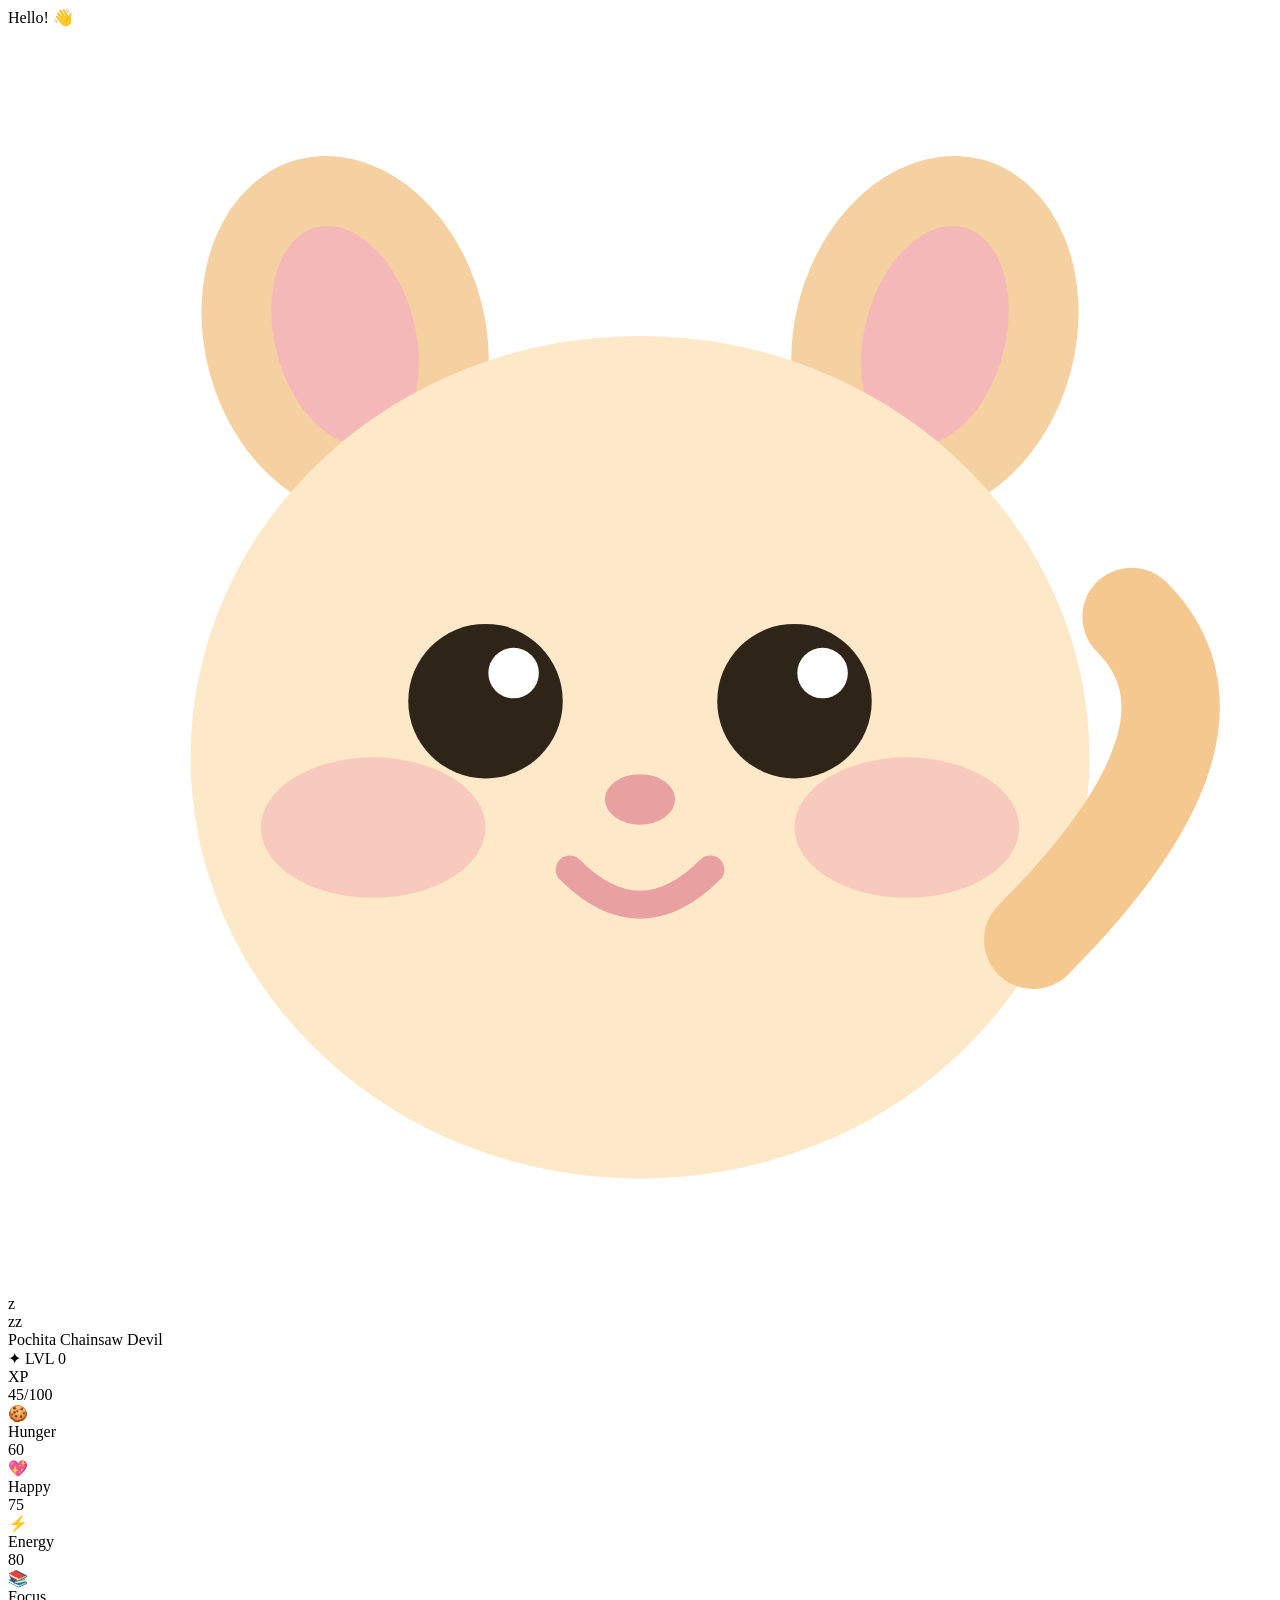
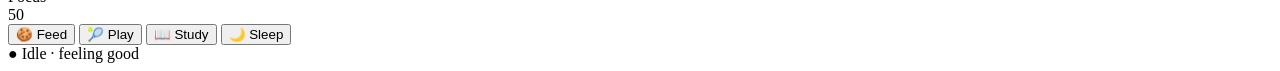
==== index.html @ 6603d8de "ehehe" ====
<!DOCTYPE html>
<html lang="en">
<head>
    <meta charset="UTF-8">
    <!--loads website to the width of device -->
    <meta name="viewport" content="width=device-width, initial-scale=1.0">
    <title> Pochita — Your Study Buddy 🐣</title>
    <link href="https://fonts.googleapis.com/css2?family=Nunito:wght@400;600;700;800&family=Nunito+Sans:wght@300;400&display=swap" rel="stylesheet">
    <link rel="stylesheet" href="styles.css">
</head>
<body>
    <div class="app">
        <div class="left">

        <!-- SCENE -->
        <div class="scene" id="scene">

            <div class="sun"></div>
            <div class="moon"></div>

            <div class="stars">
            <div class="star" style="top:15%;left:12%"></div>
            <div class="star" style="top:25%;left:55%"></div>
            <div class="star" style="top:10%;left:75%"></div>
            <div class="star" style="top:40%;left:30%"></div>
            <div class="star" style="top:30%;left:85%"></div>
            </div>

            <div class="cloud c1"></div>
            <div class="cloud c2"></div>

            <!-- PET -->
            <div class="pet-wrap">
            <div class="bubble" id="bubble">Hello! 👋</div>

            <div class="pet" id="pet" onclick="petTap()">
                <!-- Cute round SVG cat/blob pet -->
                <svg viewBox="0 0 90 90" xmlns="http://www.w3.org/2000/svg">
                <!-- ears -->
                <ellipse cx="24" cy="22" rx="10" ry="13" fill="#f5d0a0" transform="rotate(-15 24 22)"/>
                <ellipse cx="66" cy="22" rx="10" ry="13" fill="#f5d0a0" transform="rotate(15 66 22)"/>
                <ellipse cx="24" cy="22" rx="5" ry="8" fill="#f5b8b8" transform="rotate(-15 24 22)"/>
                <ellipse cx="66" cy="22" rx="5" ry="8" fill="#f5b8b8" transform="rotate(15 66 22)"/>
                <!-- body -->
                <ellipse cx="45" cy="52" rx="32" ry="30" fill="#fde8c8"/>
                <!-- cheeks -->
                <ellipse cx="26" cy="57" rx="8" ry="5" fill="#f5b8b8" opacity="0.6"/>
                <ellipse cx="64" cy="57" rx="8" ry="5" fill="#f5b8b8" opacity="0.6"/>
                <!-- eyes -->
                <g id="eyes-normal">
                    <circle cx="34" cy="48" r="5.5" fill="#2e2418"/>
                    <circle cx="56" cy="48" r="5.5" fill="#2e2418"/>
                    <circle cx="36" cy="46" r="1.8" fill="white"/>
                    <circle cx="58" cy="46" r="1.8" fill="white"/>
                </g>
                <!-- sleep eyes (hidden by default) -->
                <g id="eyes-sleep" display="none">
                    <path d="M29 48 Q34 44 39 48" stroke="#2e2418" stroke-width="2.5" fill="none" stroke-linecap="round"/>
                    <path d="M51 48 Q56 44 61 48" stroke="#2e2418" stroke-width="2.5" fill="none" stroke-linecap="round"/>
                </g>
                <!-- happy eyes (hidden) -->
                <g id="eyes-happy" display="none">
                    <path d="M29 50 Q34 43 39 50" stroke="#2e2418" stroke-width="2.5" fill="none" stroke-linecap="round"/>
                    <path d="M51 50 Q56 43 61 50" stroke="#2e2418" stroke-width="2.5" fill="none" stroke-linecap="round"/>
                </g>
                <!-- nose -->
                <ellipse cx="45" cy="55" rx="2.5" ry="1.8" fill="#e8a0a0"/>
                <!-- mouth -->
                <path id="mouth-normal" d="M40 60 Q45 65 50 60" stroke="#e8a0a0" stroke-width="2" fill="none" stroke-linecap="round"/>
                <path id="mouth-sad" d="M40 63 Q45 59 50 63" stroke="#e8a0a0" stroke-width="2" fill="none" stroke-linecap="round" display="none"/>
                <!-- study glasses -->
                <g id="glasses" display="none" opacity="0.85">
                    <rect x="27" y="43" width="16" height="12" rx="5" fill="none" stroke="#888" stroke-width="1.8"/>
                    <rect x="47" y="43" width="16" height="12" rx="5" fill="none" stroke="#888" stroke-width="1.8"/>
                    <line x1="43" y1="49" x2="47" y2="49" stroke="#888" stroke-width="1.8"/>
                </g>
                <!-- tail -->
                <path d="M73 65 Q88 50 80 42" stroke="#f5c890" stroke-width="7" fill="none" stroke-linecap="round"/>
                </svg>
            </div>
    
            <!-- zzz particles (positioned relative to scene) -->
            <div class="zzz" id="zzz1" style="right:30px;bottom:120px;">z</div>
            <div class="zzz" id="zzz2" style="right:20px;bottom:140px;">zz</div>
            </div>

            <div class="ground"><div class="ground-stripe"></div></div>
        </div>
        </div>
        <div class="right">
            <!-- PANEL -->
            <div class="panel">

                <div class="pet-header">
                <div class="pet-name"> Pochita <span> Chainsaw Devil </span></div>
                <div class="level-badge" id="level-badge">✦ LVL 0</div>
                </div>

                <!-- XP -->
                <div class="xp-row">
                <div class="xp-label">XP</div>
                <div class="xp-track"><div class="xp-fill" id="xp-fill" style="width:45%"></div></div>
                <div class="xp-next" id="xp-text">45/100</div>
                </div>

                <!-- STATS -->
                <div class="stats">
                <div class="stat-row">
                    <div class="stat-icon">🍪</div>
                    <div class="stat-label">Hunger</div>
                    <div class="bar-track"><div class="bar-fill hunger" id="bar-hunger" style="width:60%"></div></div>
                    <div class="stat-val" id="val-hunger">60</div>
                </div>
                <div class="stat-row">
                    <div class="stat-icon">💖</div>
                    <div class="stat-label">Happy</div>
                    <div class="bar-track"><div class="bar-fill happy" id="bar-happy" style="width:75%"></div></div>
                    <div class="stat-val" id="val-happy">75</div>
                </div>
                <div class="stat-row">
                    <div class="stat-icon">⚡</div>
                    <div class="stat-label">Energy</div>
                    <div class="bar-track"><div class="bar-fill energy" id="bar-energy" style="width:80%"></div></div>
                    <div class="stat-val" id="val-energy">80</div>
                </div>
                <div class="stat-row">
                    <div class="stat-icon">📚</div>
                    <div class="stat-label">Focus</div>
                    <div class="bar-track"><div class="bar-fill focus" id="bar-focus" style="width:50%"></div></div>
                    <div class="stat-val" id="val-focus">50</div>
                </div>
                </div>

                <!-- ACTIONS -->
                <div class="actions">
                <button class="action-btn btn-feed"  onclick="doAction('feed')">🍪 Feed</button>
                <button class="action-btn btn-play"  onclick="doAction('play')">🎾 Play</button>
                <button class="action-btn btn-study" onclick="doAction('study')">📖 Study</button>
                <button class="action-btn btn-sleep" onclick="doAction('sleep')">🌙 Sleep</button>
                </div>

                <div class="status-tag" id="status-tag">● Idle · feeling good</div>

            </div>
        </div>
    </div>
    <script src="index.js"></script>
</body>
</html>
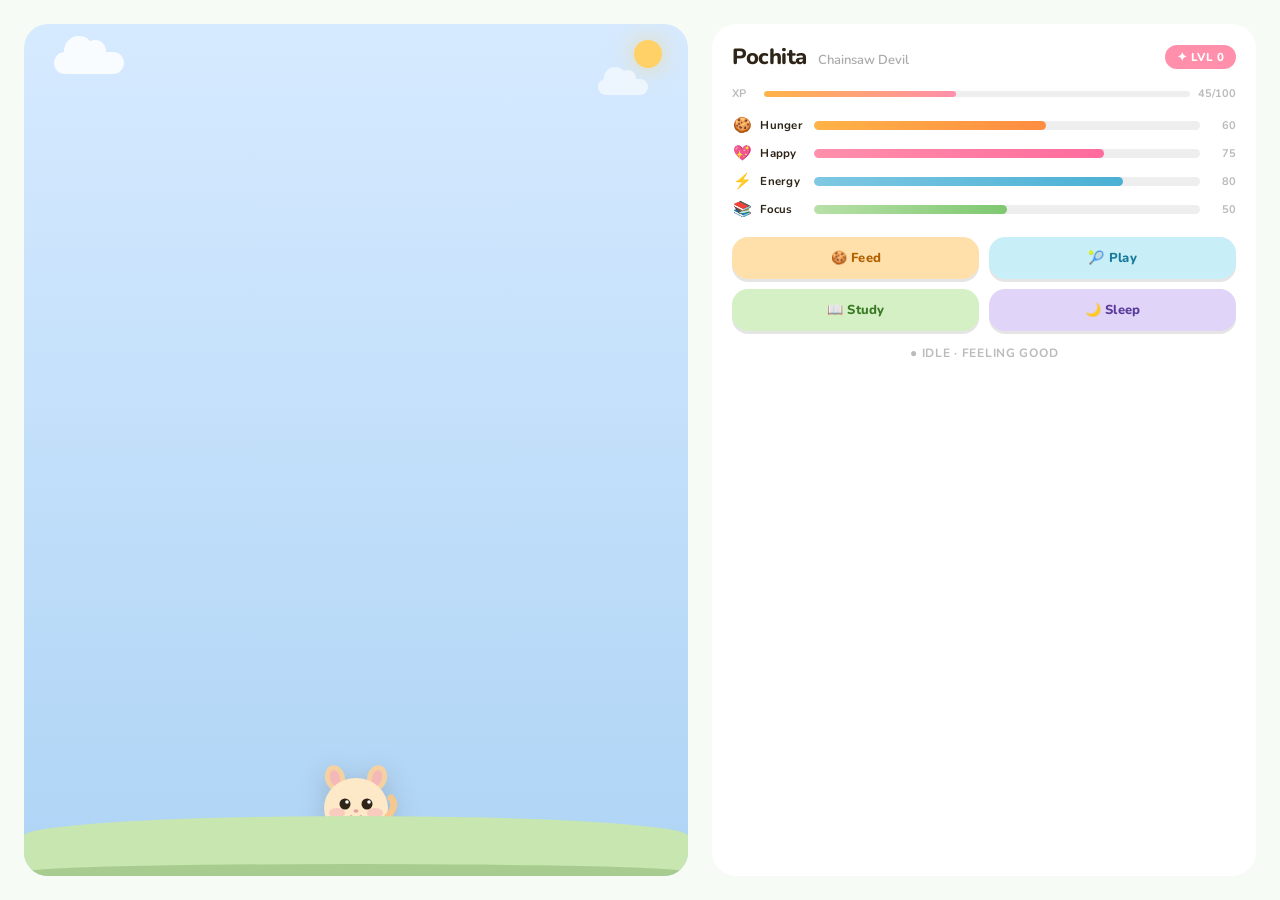
==== commit b0311f14: "style-styles" ====
--- a/index.html
+++ b/index.html
@@ -6,7 +6,7 @@
     <meta name="viewport" content="width=device-width, initial-scale=1.0">
     <title> Pochita — Your Study Buddy 🐣</title>
     <link href="https://fonts.googleapis.com/css2?family=Nunito:wght@400;600;700;800&family=Nunito+Sans:wght@300;400&display=swap" rel="stylesheet">
-    <link rel="stylesheet" href="styles.css">
+    <link rel="stylesheet" href="style.css">
 </head>
 <body>
     <div class="app">
--- a/style.css
+++ b/style.css
@@ -0,0 +1,426 @@
+:root {
+  --sky: #d6eaff;
+  --sky-deep: #aed4f5;
+  --ground: #c8e6b0;
+  --ground-dark: #a8cc90;
+  --cloud: #ffffff;
+  --night: #1a2540;
+  --night2: #2a3a60;
+  --star: #ffe57a;
+  --body-col: #fde8c8;
+  --cheek: #f5b8b8;
+  --eye: #2e2418;
+  --accent: #ff8fab;
+  --btn-feed: #ffb347;
+  --btn-play: #7ec8e3;
+  --btn-study: #b8e0a8;
+  --btn-sleep: #c9b8e8;
+  --ink: #2e2418;
+  --panel: rgba(255,255,255,0.85);
+  --shadow: 0 8px 32px rgba(46,36,24,0.13);
+}
+
+* { margin:0; padding:0; box-sizing:border-box; }
+
+/* Page base */
+body{
+  margin: 0;
+  font-family: 'Nunito', sans-serif;
+  background: #f7fbf6;
+}
+
+/* Two-column app layout */
+.app{
+  min-height: 100vh;
+  display: grid;
+  grid-template-columns: 1.1fr 0.9fr; /* left bigger than right */
+  gap: 24px;
+  padding: 24px;
+  box-sizing: border-box;
+  align-items: stretch;
+}
+
+/* Left and right panels */
+.left, .right{
+  display: flex;
+  align-items: stretch;
+}
+
+/* Make scene fill the left side like an “image” */
+.left .scene{
+  width: 100%;
+  height: 100%;
+  min-height: 520px;
+  border-radius: 24px;
+  overflow: hidden;
+}
+
+/* Make panel fill the right side */
+.right .panel{
+  width: 100%;
+  height: 100%;
+  border-radius: 24px;
+  overflow: auto;
+}
+
+/* Mobile: stack */
+@media (max-width: 900px){
+  .app{
+    grid-template-columns: 1fr;
+  }
+}
+
+/* ── SCENE / SKY ── */
+.scene {
+  width: 100%;
+  height: 100%;
+  background: linear-gradient(180deg, var(--sky) 0%, var(--sky-deep) 100%);
+  position: relative;
+  overflow: hidden;
+  transition: background 1.5s ease;
+}
+
+.scene.night {
+  background: linear-gradient(180deg, var(--night) 0%, var(--night2) 100%);
+}
+
+/* ground */
+.ground {
+  position: absolute;
+  bottom: 0; left: 0; right: 0;
+  height: 60px;
+  background: var(--ground);
+  border-radius: 50% 50% 0 0 / 20px 20px 0 0;
+  transition: background 1.5s;
+}
+.scene.night .ground { background: #3a5030; }
+
+.ground-stripe {
+  position: absolute;
+  bottom: 0; left: 0; right: 0;
+  height: 12px;
+  background: var(--ground-dark);
+  border-radius: 50% 50% 0 0 / 8px 8px 0 0;
+  transition: background 1.5s;
+}
+.scene.night .ground-stripe { background: #2a3c22; }
+
+/* clouds */
+.cloud {
+  position: absolute;
+  background: white;
+  border-radius: 50px;
+  opacity: 0.85;
+}
+.cloud::before, .cloud::after {
+  content: '';
+  position: absolute;
+  background: white;
+  border-radius: 50%;
+}
+.c1 { width:70px; height:22px; top:28px; left:30px; animation: drift 18s linear infinite; }
+.c1::before { width:30px; height:30px; top:-16px; left:10px; }
+.c1::after  { width:22px; height:22px; top:-12px; left:30px; }
+
+.c2 { width:50px; height:16px; top:55px; right:40px; animation: drift 25s linear infinite reverse; opacity:0.6; }
+.c2::before { width:22px; height:22px; top:-12px; left:6px; }
+.c2::after  { width:16px; height:16px; top:-9px; left:22px; }
+
+.scene.night .cloud { display: none; }
+
+@keyframes drift {
+  from { transform: translateX(-120px); }
+  to   { transform: translateX(420px); }
+}
+
+/* stars */
+.stars { position:absolute; inset:0; pointer-events:none; opacity:0; transition: opacity 1.5s; }
+.scene.night .stars { opacity:1; }
+.star {
+  position:absolute;
+  width:3px; height:3px;
+  background: var(--star);
+  border-radius:50%;
+  animation: twinkle 2s ease-in-out infinite;
+}
+.star:nth-child(2) { animation-delay:.4s; }
+.star:nth-child(3) { animation-delay:.8s; }
+.star:nth-child(4) { animation-delay:1.2s; }
+.star:nth-child(5) { animation-delay:1.6s; }
+
+@keyframes twinkle {
+  0%,100% { opacity:1; transform:scale(1); }
+  50% { opacity:0.3; transform:scale(0.6); }
+}
+
+/* moon */
+.moon {
+  position:absolute;
+  top:18px; right:24px;
+  width:32px; height:32px;
+  border-radius:50%;
+  background: var(--star);
+  box-shadow: 0 0 20px rgba(255,229,122,0.5);
+  opacity:0;
+  transition: opacity 1.5s;
+}
+.scene.night .moon { opacity:1; }
+
+/* sun */
+.sun {
+  position:absolute;
+  top:16px; right:26px;
+  width:28px; height:28px;
+  border-radius:50%;
+  background: #FFD166;
+  box-shadow: 0 0 24px rgba(255,209,102,0.6);
+  opacity:1;
+  transition: opacity 1.5s;
+}
+.scene.night .sun { opacity:0; }
+
+/* ── PET ── */
+.pet-wrap {
+  position: absolute;
+  bottom: 30px;
+  left: 50%;
+  transform: translateX(-50%);
+  display: flex;
+  flex-direction: column;
+  align-items: center;
+  cursor: pointer;
+}
+
+.pet {
+  width: 90px;
+  height: 90px;
+  position: relative;
+  animation: bob 2.4s ease-in-out infinite;
+  filter: drop-shadow(0 6px 12px rgba(46,36,24,0.18));
+}
+
+@keyframes bob {
+  0%,100% { transform: translateY(0); }
+  50%      { transform: translateY(-6px); }
+}
+
+.pet.eating { animation: chomp 0.3s ease-in-out infinite alternate; }
+@keyframes chomp { from { transform:scaleY(1); } to { transform:scaleY(0.92) scaleX(1.05); } }
+
+.pet.playing { animation: spin 0.6s linear infinite; }
+@keyframes spin { to { transform: rotate(360deg); } }
+
+.pet.sleeping { animation: snooze 3s ease-in-out infinite; }
+@keyframes snooze { 0%,100% { transform:rotate(-4deg) translateY(2px); } 50% { transform:rotate(4deg) translateY(2px); } }
+
+.pet.studying { animation: nod 1s ease-in-out infinite; }
+@keyframes nod { 0%,100% { transform:translateY(0) rotate(0); } 50% { transform:translateY(-2px) rotate(-5deg); } }
+
+.pet.happy { animation: bounce 0.4s ease-in-out infinite alternate; }
+@keyframes bounce { from { transform:translateY(0) scale(1); } to { transform:translateY(-10px) scale(1.05); } }
+
+/* SVG pet body */
+.pet svg { width:90px; height:90px; }
+
+/* speech bubble */
+.bubble {
+  position: absolute;
+  bottom: 106px;
+  left: 50%;
+  transform: translateX(-50%);
+  background: white;
+  border-radius: 16px;
+  padding: 8px 14px;
+  font-size: 12.5px;
+  font-weight: 700;
+  color: var(--ink);
+  white-space: nowrap;
+  box-shadow: 0 4px 16px rgba(46,36,24,0.12);
+  opacity: 0;
+  pointer-events: none;
+  transition: opacity 0.3s, transform 0.3s;
+  transform: translateX(-50%) translateY(6px);
+  z-index: 5;
+}
+.bubble.show {
+  opacity: 1;
+  transform: translateX(-50%) translateY(0);
+}
+.bubble::after {
+  content: '';
+  position: absolute;
+  top: 100%; left: 50%;
+  transform: translateX(-50%);
+  border: 6px solid transparent;
+  border-top-color: white;
+}
+
+/* zzz particles */
+.zzz {
+  position:absolute;
+  font-size: 14px;
+  font-weight: 800;
+  color: var(--btn-sleep);
+  opacity:0;
+  pointer-events:none;
+}
+.zzz.show { animation: floatZzz 2s ease-out forwards; }
+@keyframes floatZzz {
+  0%   { opacity:1; transform: translate(0,0) scale(1); }
+  100% { opacity:0; transform: translate(20px,-40px) scale(0.5); }
+}
+
+/* hearts */
+.heart-particle {
+  position: absolute;
+  font-size: 16px;
+  opacity:0;
+  pointer-events:none;
+  animation: heartFloat 1s ease-out forwards;
+}
+@keyframes heartFloat {
+  0%   { opacity:1; transform:translateY(0) scale(1); }
+  100% { opacity:0; transform:translateY(-50px) scale(1.4); }
+}
+
+/* ── PANEL BELOW ── */
+.panel {
+  background: var(--panel);
+  backdrop-filter: blur(12px);
+  padding: 18px 20px 22px;
+}
+
+/* name + level */
+.pet-header {
+  display: flex;
+  align-items: center;
+  justify-content: space-between;
+  margin-bottom: 14px;
+}
+
+.pet-name {
+  font-size: 22px;
+  font-weight: 800;
+  color: var(--ink);
+  letter-spacing: -0.5px;
+}
+
+.pet-name span {
+  font-size: 13px;
+  font-weight: 600;
+  color: #aaa;
+  margin-left: 6px;
+  letter-spacing: 0;
+}
+
+.level-badge {
+  background: var(--accent);
+  color: white;
+  font-size: 11.5px;
+  font-weight: 800;
+  padding: 4px 12px;
+  border-radius: 20px;
+  letter-spacing: 0.04em;
+}
+
+/* STAT BARS */
+.stats { display: flex; flex-direction: column; gap: 8px; margin-bottom: 18px; }
+
+.stat-row {
+  display: flex;
+  align-items: center;
+  gap: 8px;
+}
+
+.stat-icon { font-size: 15px; width: 20px; text-align: center; }
+
+.stat-label {
+  font-size: 11.5px;
+  font-weight: 700;
+  color: var(--ink);
+  width: 46px;
+  letter-spacing: 0.02em;
+}
+
+.bar-track {
+  flex: 1;
+  height: 9px;
+  background: #eee;
+  border-radius: 5px;
+  overflow: hidden;
+}
+
+.bar-fill {
+  height: 100%;
+  border-radius: 5px;
+  transition: width 0.5s cubic-bezier(.34,1.56,.64,1);
+}
+
+.bar-fill.hunger  { background: linear-gradient(90deg, #ffb347, #ff8c42); }
+.bar-fill.happy   { background: linear-gradient(90deg, #ff8fab, #ff6b9d); }
+.bar-fill.energy  { background: linear-gradient(90deg, #7ec8e3, #4ab0d4); }
+.bar-fill.focus   { background: linear-gradient(90deg, #b8e0a8, #7ec870); }
+
+.stat-val {
+  font-size: 11px;
+  font-weight: 700;
+  color: #bbb;
+  width: 28px;
+  text-align: right;
+}
+
+/* ACTION BUTTONS */
+.actions {
+  display: grid;
+  grid-template-columns: 1fr 1fr;
+  gap: 10px;
+}
+
+.action-btn {
+  border: none;
+  border-radius: 16px;
+  padding: 12px 10px;
+  font-family: 'Nunito', sans-serif;
+  font-size: 13px;
+  font-weight: 800;
+  cursor: pointer;
+  display: flex;
+  align-items: center;
+  justify-content: center;
+  gap: 6px;
+  transition: transform 0.15s, box-shadow 0.15s, filter 0.15s;
+  box-shadow: 0 3px 0 rgba(0,0,0,0.10);
+  letter-spacing: 0.02em;
+}
+
+.action-btn:hover { transform: translateY(-2px); box-shadow: 0 5px 0 rgba(0,0,0,0.10); }
+.action-btn:active { transform: translateY(1px); box-shadow: 0 1px 0 rgba(0,0,0,0.10); }
+.action-btn:disabled { filter: grayscale(0.5) opacity(0.6); cursor: default; transform: none; }
+
+.btn-feed  { background: #ffe0aa; color: #b06000; }
+.btn-play  { background: #c8eef8; color: #1a7a9a; }
+.btn-study { background: #d4f0c4; color: #3a7a24; }
+.btn-sleep { background: #e0d4f8; color: #5a3a9a; }
+
+/* status tag */
+.status-tag {
+  text-align: center;
+  margin-top: 14px;
+  font-size: 12px;
+  font-weight: 700;
+  color: #bbb;
+  letter-spacing: 0.06em;
+  text-transform: uppercase;
+}
+
+/* xp bar */
+.xp-row {
+  display: flex;
+  align-items: center;
+  gap: 8px;
+  margin-bottom: 14px;
+}
+.xp-label { font-size: 11px; font-weight: 700; color: #bbb; width: 24px; }
+.xp-track { flex:1; height:6px; background:#eee; border-radius:3px; overflow:hidden; }
+.xp-fill { height:100%; background: linear-gradient(90deg, #ffb347, #ff8fab); border-radius:3px; transition: width 0.8s cubic-bezier(.34,1.56,.64,1); }
+.xp-next { font-size:11px; font-weight:700; color:#bbb; }
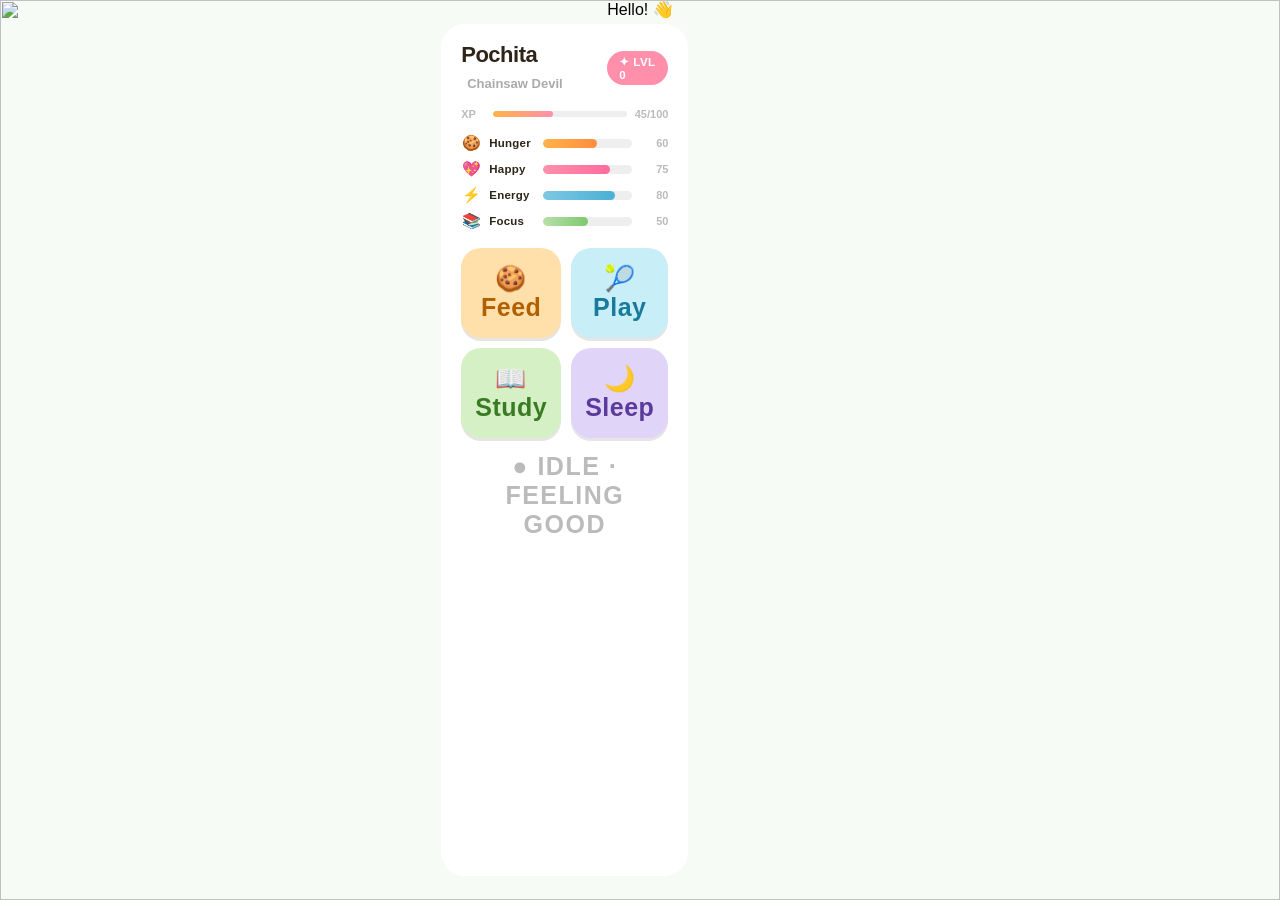
==== commit edb0872b: "remove zzz" ====
--- a/index.html
+++ b/index.html
@@ -78,11 +78,7 @@
                 <path d="M73 65 Q88 50 80 42" stroke="#f5c890" stroke-width="7" fill="none" stroke-linecap="round"/>
                 </svg>
             </div>
-    
-            <!-- zzz particles (positioned relative to scene) -->
-            <div class="zzz" id="zzz1" style="right:30px;bottom:120px;">z</div>
-            <div class="zzz" id="zzz2" style="right:20px;bottom:140px;">zz</div>
-            </div>
+
 
             <div class="ground"><div class="ground-stripe"></div></div>
         </div>
--- a/style.css
+++ b/style.css
@@ -18,6 +18,14 @@
   --ink: #2e2418;
   --panel: rgba(255,255,255,0.85);
   --shadow: 0 8px 32px rgba(46,36,24,0.13);
+
+  /* Fonts */
+  --font-family-main: "Pixelify Sans", sans-serif;
+  --font-size-large: 1.75rem;
+  --font-size-medium: 1.5635rem;
+
+  /* Images */
+  --image-path-background: url('assets/background');
 }
 
 * { margin:0; padding:0; box-sizing:border-box; }
@@ -25,7 +33,7 @@
 /* Page base */
 body{
   margin: 0;
-  font-family: 'Nunito', sans-serif;
+  font-family: var(--font-family-main);
   background: #f7fbf6;
 }
 
@@ -70,54 +78,8 @@
   }
 }
 
-/* ── SCENE / SKY ── */
-.scene {
-  width: 100%;
-  height: 100%;
-  background: linear-gradient(180deg, var(--sky) 0%, var(--sky-deep) 100%);
-  position: relative;
-  overflow: hidden;
-  transition: background 1.5s ease;
-}
-
-.scene.night {
-  background: linear-gradient(180deg, var(--night) 0%, var(--night2) 100%);
-}
-
-/* ground */
-.ground {
-  position: absolute;
-  bottom: 0; left: 0; right: 0;
-  height: 60px;
-  background: var(--ground);
-  border-radius: 50% 50% 0 0 / 20px 20px 0 0;
-  transition: background 1.5s;
-}
-.scene.night .ground { background: #3a5030; }
-
-.ground-stripe {
-  position: absolute;
-  bottom: 0; left: 0; right: 0;
-  height: 12px;
-  background: var(--ground-dark);
-  border-radius: 50% 50% 0 0 / 8px 8px 0 0;
-  transition: background 1.5s;
-}
-.scene.night .ground-stripe { background: #2a3c22; }
-
-/* clouds */
-.cloud {
-  position: absolute;
-  background: white;
-  border-radius: 50px;
-  opacity: 0.85;
-}
-.cloud::before, .cloud::after {
-  content: '';
-  position: absolute;
-  background: white;
-  border-radius: 50%;
-}
+
+
 .c1 { width:70px; height:22px; top:28px; left:30px; animation: drift 18s linear infinite; }
 .c1::before { width:30px; height:30px; top:-16px; left:10px; }
 .c1::after  { width:22px; height:22px; top:-12px; left:30px; }
@@ -153,135 +115,30 @@
   50% { opacity:0.3; transform:scale(0.6); }
 }
 
-/* moon */
-.moon {
-  position:absolute;
-  top:18px; right:24px;
-  width:32px; height:32px;
-  border-radius:50%;
-  background: var(--star);
-  box-shadow: 0 0 20px rgba(255,229,122,0.5);
-  opacity:0;
-  transition: opacity 1.5s;
-}
-.scene.night .moon { opacity:1; }
-
-/* sun */
-.sun {
-  position:absolute;
-  top:16px; right:26px;
-  width:28px; height:28px;
-  border-radius:50%;
-  background: #FFD166;
-  box-shadow: 0 0 24px rgba(255,209,102,0.6);
-  opacity:1;
-  transition: opacity 1.5s;
-}
-.scene.night .sun { opacity:0; }
-
 /* ── PET ── */
 .pet-wrap {
   position: absolute;
-  bottom: 30px;
-  left: 50%;
-  transform: translateX(-50%);
+  inset: 0;
   display: flex;
   flex-direction: column;
   align-items: center;
+  justify-content: center;
   cursor: pointer;
 }
 
 .pet {
-  width: 90px;
-  height: 90px;
+  width: 100%;
+  height: 100%;
   position: relative;
-  animation: bob 2.4s ease-in-out infinite;
-  filter: drop-shadow(0 6px 12px rgba(46,36,24,0.18));
-}
-
-@keyframes bob {
-  0%,100% { transform: translateY(0); }
-  50%      { transform: translateY(-6px); }
-}
-
-.pet.eating { animation: chomp 0.3s ease-in-out infinite alternate; }
-@keyframes chomp { from { transform:scaleY(1); } to { transform:scaleY(0.92) scaleX(1.05); } }
-
-.pet.playing { animation: spin 0.6s linear infinite; }
-@keyframes spin { to { transform: rotate(360deg); } }
-
-.pet.sleeping { animation: snooze 3s ease-in-out infinite; }
-@keyframes snooze { 0%,100% { transform:rotate(-4deg) translateY(2px); } 50% { transform:rotate(4deg) translateY(2px); } }
-
-.pet.studying { animation: nod 1s ease-in-out infinite; }
-@keyframes nod { 0%,100% { transform:translateY(0) rotate(0); } 50% { transform:translateY(-2px) rotate(-5deg); } }
-
-.pet.happy { animation: bounce 0.4s ease-in-out infinite alternate; }
-@keyframes bounce { from { transform:translateY(0) scale(1); } to { transform:translateY(-10px) scale(1.05); } }
-
-/* SVG pet body */
-.pet svg { width:90px; height:90px; }
+}
+
+/* SVG hidden once images are loaded */
+.pet svg { display: none; }
 
 /* speech bubble */
-.bubble {
-  position: absolute;
-  bottom: 106px;
-  left: 50%;
-  transform: translateX(-50%);
-  background: white;
-  border-radius: 16px;
-  padding: 8px 14px;
-  font-size: 12.5px;
-  font-weight: 700;
-  color: var(--ink);
-  white-space: nowrap;
-  box-shadow: 0 4px 16px rgba(46,36,24,0.12);
-  opacity: 0;
-  pointer-events: none;
-  transition: opacity 0.3s, transform 0.3s;
-  transform: translateX(-50%) translateY(6px);
-  z-index: 5;
-}
-.bubble.show {
-  opacity: 1;
-  transform: translateX(-50%) translateY(0);
-}
-.bubble::after {
-  content: '';
-  position: absolute;
-  top: 100%; left: 50%;
-  transform: translateX(-50%);
-  border: 6px solid transparent;
-  border-top-color: white;
-}
-
-/* zzz particles */
-.zzz {
-  position:absolute;
-  font-size: 14px;
-  font-weight: 800;
-  color: var(--btn-sleep);
-  opacity:0;
-  pointer-events:none;
-}
-.zzz.show { animation: floatZzz 2s ease-out forwards; }
-@keyframes floatZzz {
-  0%   { opacity:1; transform: translate(0,0) scale(1); }
-  100% { opacity:0; transform: translate(20px,-40px) scale(0.5); }
-}
-
-/* hearts */
-.heart-particle {
-  position: absolute;
-  font-size: 16px;
-  opacity:0;
-  pointer-events:none;
-  animation: heartFloat 1s ease-out forwards;
-}
-@keyframes heartFloat {
-  0%   { opacity:1; transform:translateY(0) scale(1); }
-  100% { opacity:0; transform:translateY(-50px) scale(1.4); }
-}
+.bubble {}
+.bubble.show {}
+.bubble::after {}
 
 /* ── PANEL BELOW ── */
 .panel {
@@ -378,10 +235,10 @@
 
 .action-btn {
   border: none;
-  border-radius: 16px;
-  padding: 12px 10px;
-  font-family: 'Nunito', sans-serif;
-  font-size: 13px;
+  border-radius: 20px;
+  padding: 16px 14px;
+  font-family: var(--font-family-main);
+  font-size: var(--font-size-medium);
   font-weight: 800;
   cursor: pointer;
   display: flex;
@@ -406,7 +263,7 @@
 .status-tag {
   text-align: center;
   margin-top: 14px;
-  font-size: 12px;
+  font-size: var(--font-size-medium);
   font-weight: 700;
   color: #bbb;
   letter-spacing: 0.06em;
@@ -423,4 +280,4 @@
 .xp-label { font-size: 11px; font-weight: 700; color: #bbb; width: 24px; }
 .xp-track { flex:1; height:6px; background:#eee; border-radius:3px; overflow:hidden; }
 .xp-fill { height:100%; background: linear-gradient(90deg, #ffb347, #ff8fab); border-radius:3px; transition: width 0.8s cubic-bezier(.34,1.56,.64,1); }
-.xp-next { font-size:11px; font-weight:700; color:#bbb; }
+.xp-next { font-size:11px; font-weight:700; color:#bbb; }
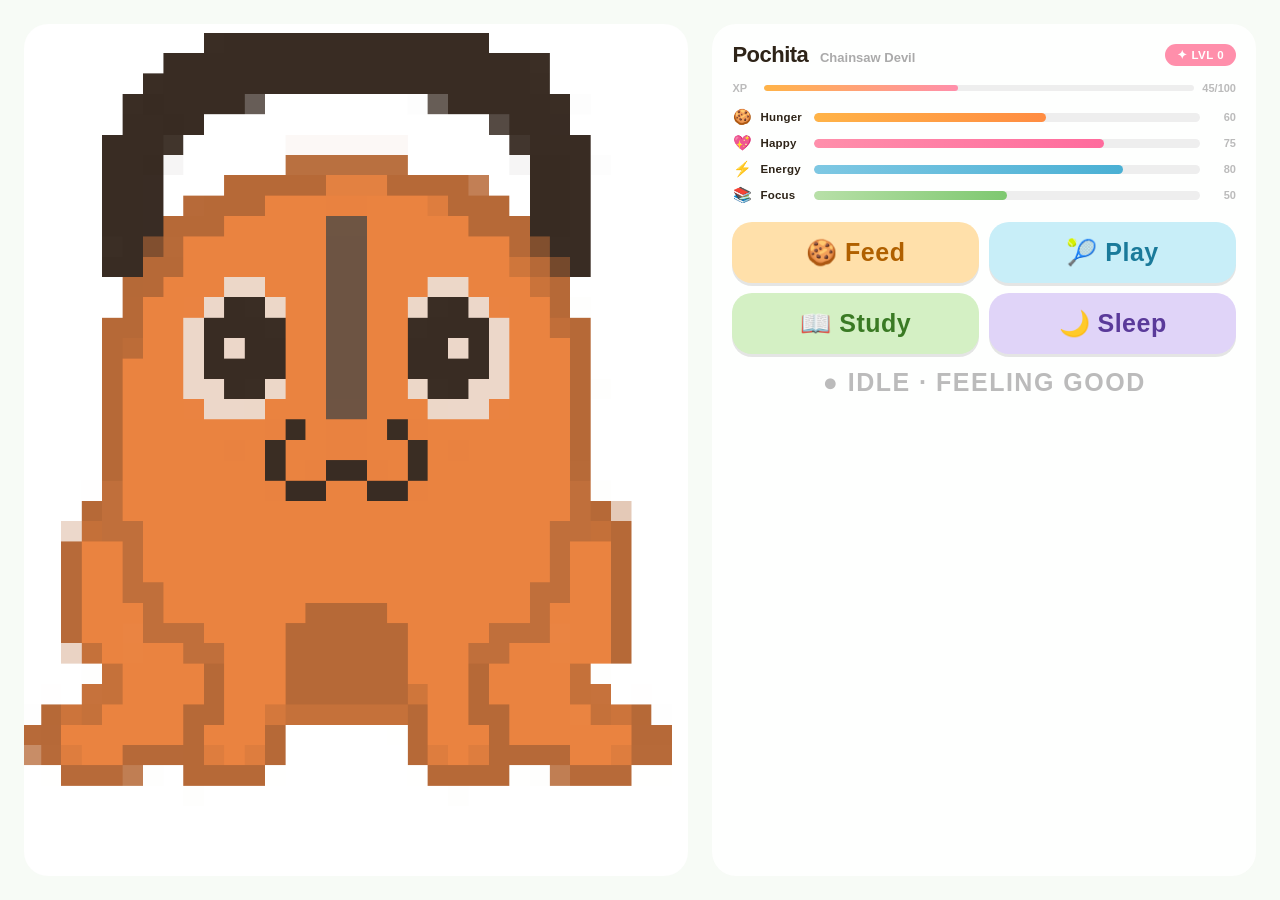
==== commit 248ca491: "cleaning index.html" ====
--- a/index.html
+++ b/index.html
@@ -2,137 +2,72 @@
 <html lang="en">
 <head>
     <meta charset="UTF-8">
-    <!--loads website to the width of device -->
     <meta name="viewport" content="width=device-width, initial-scale=1.0">
-    <title> Pochita — Your Study Buddy 🐣</title>
-    <link href="https://fonts.googleapis.com/css2?family=Nunito:wght@400;600;700;800&family=Nunito+Sans:wght@300;400&display=swap" rel="stylesheet">
+    <title>Pochita — Your Study Buddy 🐣</title>
     <link rel="stylesheet" href="style.css">
 </head>
 <body>
     <div class="app">
         <div class="left">
+            <div class="scene" id="scene">
 
-        <!-- SCENE -->
-        <div class="scene" id="scene">
+                <!-- PET -->
+                <div class="pet-wrap">
+                    <div class="bubble" id="bubble">Hello! 👋</div>
+                    <div class="pet" id="pet" onclick="petTap()"></div>
+                </div>
 
-            <div class="sun"></div>
-            <div class="moon"></div>
-
-            <div class="stars">
-            <div class="star" style="top:15%;left:12%"></div>
-            <div class="star" style="top:25%;left:55%"></div>
-            <div class="star" style="top:10%;left:75%"></div>
-            <div class="star" style="top:40%;left:30%"></div>
-            <div class="star" style="top:30%;left:85%"></div>
             </div>
-
-            <div class="cloud c1"></div>
-            <div class="cloud c2"></div>
-
-            <!-- PET -->
-            <div class="pet-wrap">
-            <div class="bubble" id="bubble">Hello! 👋</div>
-
-            <div class="pet" id="pet" onclick="petTap()">
-                <!-- Cute round SVG cat/blob pet -->
-                <svg viewBox="0 0 90 90" xmlns="http://www.w3.org/2000/svg">
-                <!-- ears -->
-                <ellipse cx="24" cy="22" rx="10" ry="13" fill="#f5d0a0" transform="rotate(-15 24 22)"/>
-                <ellipse cx="66" cy="22" rx="10" ry="13" fill="#f5d0a0" transform="rotate(15 66 22)"/>
-                <ellipse cx="24" cy="22" rx="5" ry="8" fill="#f5b8b8" transform="rotate(-15 24 22)"/>
-                <ellipse cx="66" cy="22" rx="5" ry="8" fill="#f5b8b8" transform="rotate(15 66 22)"/>
-                <!-- body -->
-                <ellipse cx="45" cy="52" rx="32" ry="30" fill="#fde8c8"/>
-                <!-- cheeks -->
-                <ellipse cx="26" cy="57" rx="8" ry="5" fill="#f5b8b8" opacity="0.6"/>
-                <ellipse cx="64" cy="57" rx="8" ry="5" fill="#f5b8b8" opacity="0.6"/>
-                <!-- eyes -->
-                <g id="eyes-normal">
-                    <circle cx="34" cy="48" r="5.5" fill="#2e2418"/>
-                    <circle cx="56" cy="48" r="5.5" fill="#2e2418"/>
-                    <circle cx="36" cy="46" r="1.8" fill="white"/>
-                    <circle cx="58" cy="46" r="1.8" fill="white"/>
-                </g>
-                <!-- sleep eyes (hidden by default) -->
-                <g id="eyes-sleep" display="none">
-                    <path d="M29 48 Q34 44 39 48" stroke="#2e2418" stroke-width="2.5" fill="none" stroke-linecap="round"/>
-                    <path d="M51 48 Q56 44 61 48" stroke="#2e2418" stroke-width="2.5" fill="none" stroke-linecap="round"/>
-                </g>
-                <!-- happy eyes (hidden) -->
-                <g id="eyes-happy" display="none">
-                    <path d="M29 50 Q34 43 39 50" stroke="#2e2418" stroke-width="2.5" fill="none" stroke-linecap="round"/>
-                    <path d="M51 50 Q56 43 61 50" stroke="#2e2418" stroke-width="2.5" fill="none" stroke-linecap="round"/>
-                </g>
-                <!-- nose -->
-                <ellipse cx="45" cy="55" rx="2.5" ry="1.8" fill="#e8a0a0"/>
-                <!-- mouth -->
-                <path id="mouth-normal" d="M40 60 Q45 65 50 60" stroke="#e8a0a0" stroke-width="2" fill="none" stroke-linecap="round"/>
-                <path id="mouth-sad" d="M40 63 Q45 59 50 63" stroke="#e8a0a0" stroke-width="2" fill="none" stroke-linecap="round" display="none"/>
-                <!-- study glasses -->
-                <g id="glasses" display="none" opacity="0.85">
-                    <rect x="27" y="43" width="16" height="12" rx="5" fill="none" stroke="#888" stroke-width="1.8"/>
-                    <rect x="47" y="43" width="16" height="12" rx="5" fill="none" stroke="#888" stroke-width="1.8"/>
-                    <line x1="43" y1="49" x2="47" y2="49" stroke="#888" stroke-width="1.8"/>
-                </g>
-                <!-- tail -->
-                <path d="M73 65 Q88 50 80 42" stroke="#f5c890" stroke-width="7" fill="none" stroke-linecap="round"/>
-                </svg>
-            </div>
-
-
-            <div class="ground"><div class="ground-stripe"></div></div>
-        </div>
         </div>
         <div class="right">
-            <!-- PANEL -->
             <div class="panel">
 
                 <div class="pet-header">
-                <div class="pet-name"> Pochita <span> Chainsaw Devil </span></div>
-                <div class="level-badge" id="level-badge">✦ LVL 0</div>
+                    <div class="pet-name">Pochita <span>Chainsaw Devil</span></div>
+                    <div class="level-badge" id="level-badge">✦ LVL 0</div>
                 </div>
 
                 <!-- XP -->
                 <div class="xp-row">
-                <div class="xp-label">XP</div>
-                <div class="xp-track"><div class="xp-fill" id="xp-fill" style="width:45%"></div></div>
-                <div class="xp-next" id="xp-text">45/100</div>
+                    <div class="xp-label">XP</div>
+                    <div class="xp-track"><div class="xp-fill" id="xp-fill" style="width:45%"></div></div>
+                    <div class="xp-next" id="xp-text">45/100</div>
                 </div>
 
                 <!-- STATS -->
                 <div class="stats">
-                <div class="stat-row">
-                    <div class="stat-icon">🍪</div>
-                    <div class="stat-label">Hunger</div>
-                    <div class="bar-track"><div class="bar-fill hunger" id="bar-hunger" style="width:60%"></div></div>
-                    <div class="stat-val" id="val-hunger">60</div>
-                </div>
-                <div class="stat-row">
-                    <div class="stat-icon">💖</div>
-                    <div class="stat-label">Happy</div>
-                    <div class="bar-track"><div class="bar-fill happy" id="bar-happy" style="width:75%"></div></div>
-                    <div class="stat-val" id="val-happy">75</div>
-                </div>
-                <div class="stat-row">
-                    <div class="stat-icon">⚡</div>
-                    <div class="stat-label">Energy</div>
-                    <div class="bar-track"><div class="bar-fill energy" id="bar-energy" style="width:80%"></div></div>
-                    <div class="stat-val" id="val-energy">80</div>
-                </div>
-                <div class="stat-row">
-                    <div class="stat-icon">📚</div>
-                    <div class="stat-label">Focus</div>
-                    <div class="bar-track"><div class="bar-fill focus" id="bar-focus" style="width:50%"></div></div>
-                    <div class="stat-val" id="val-focus">50</div>
-                </div>
+                    <div class="stat-row">
+                        <div class="stat-icon">🍪</div>
+                        <div class="stat-label">Hunger</div>
+                        <div class="bar-track"><div class="bar-fill hunger" id="bar-hunger" style="width:60%"></div></div>
+                        <div class="stat-val" id="val-hunger">60</div>
+                    </div>
+                    <div class="stat-row">
+                        <div class="stat-icon">💖</div>
+                        <div class="stat-label">Happy</div>
+                        <div class="bar-track"><div class="bar-fill happy" id="bar-happy" style="width:75%"></div></div>
+                        <div class="stat-val" id="val-happy">75</div>
+                    </div>
+                    <div class="stat-row">
+                        <div class="stat-icon">⚡</div>
+                        <div class="stat-label">Energy</div>
+                        <div class="bar-track"><div class="bar-fill energy" id="bar-energy" style="width:80%"></div></div>
+                        <div class="stat-val" id="val-energy">80</div>
+                    </div>
+                    <div class="stat-row">
+                        <div class="stat-icon">📚</div>
+                        <div class="stat-label">Focus</div>
+                        <div class="bar-track"><div class="bar-fill focus" id="bar-focus" style="width:50%"></div></div>
+                        <div class="stat-val" id="val-focus">50</div>
+                    </div>
                 </div>
 
                 <!-- ACTIONS -->
                 <div class="actions">
-                <button class="action-btn btn-feed"  onclick="doAction('feed')">🍪 Feed</button>
-                <button class="action-btn btn-play"  onclick="doAction('play')">🎾 Play</button>
-                <button class="action-btn btn-study" onclick="doAction('study')">📖 Study</button>
-                <button class="action-btn btn-sleep" onclick="doAction('sleep')">🌙 Sleep</button>
+                    <button class="action-btn btn-feed"  onclick="doAction('feed')">🍪 Feed</button>
+                    <button class="action-btn btn-play"  onclick="doAction('play')">🎾 Play</button>
+                    <button class="action-btn btn-study" onclick="doAction('study')">📖 Study</button>
+                    <button class="action-btn btn-sleep" onclick="doAction('sleep')">🌙 Sleep</button>
                 </div>
 
                 <div class="status-tag" id="status-tag">● Idle · feeling good</div>
@@ -142,4 +77,4 @@
     </div>
     <script src="index.js"></script>
 </body>
-</html>
+</html>
--- a/style.css
+++ b/style.css
@@ -61,6 +61,8 @@
   min-height: 520px;
   border-radius: 24px;
   overflow: hidden;
+  position: relative;
+  background: url('assets/background.png') center center / cover no-repeat;
 }
 
 /* Make panel fill the right side */
@@ -118,17 +120,20 @@
 /* ── PET ── */
 .pet-wrap {
   position: absolute;
-  inset: 0;
+  bottom: 0;
+  left: 50%;
+  transform: translateX(-50%);
   display: flex;
   flex-direction: column;
   align-items: center;
-  justify-content: center;
   cursor: pointer;
+  width: 60%;
+  max-width: 340px;
 }
 
 .pet {
   width: 100%;
-  height: 100%;
+  aspect-ratio: 1;
   position: relative;
 }
 
@@ -280,4 +285,11 @@
 .xp-label { font-size: 11px; font-weight: 700; color: #bbb; width: 24px; }
 .xp-track { flex:1; height:6px; background:#eee; border-radius:3px; overflow:hidden; }
 .xp-fill { height:100%; background: linear-gradient(90deg, #ffb347, #ff8fab); border-radius:3px; transition: width 0.8s cubic-bezier(.34,1.56,.64,1); }
-.xp-next { font-size:11px; font-weight:700; color:#bbb; }+.xp-next { font-size:11px; font-weight:700; color:#bbb; }
+/* Button icons */
+.btn-icon {
+  width: 24px;
+  height: 24px;
+  object-fit: contain;
+  vertical-align: middle;
+}
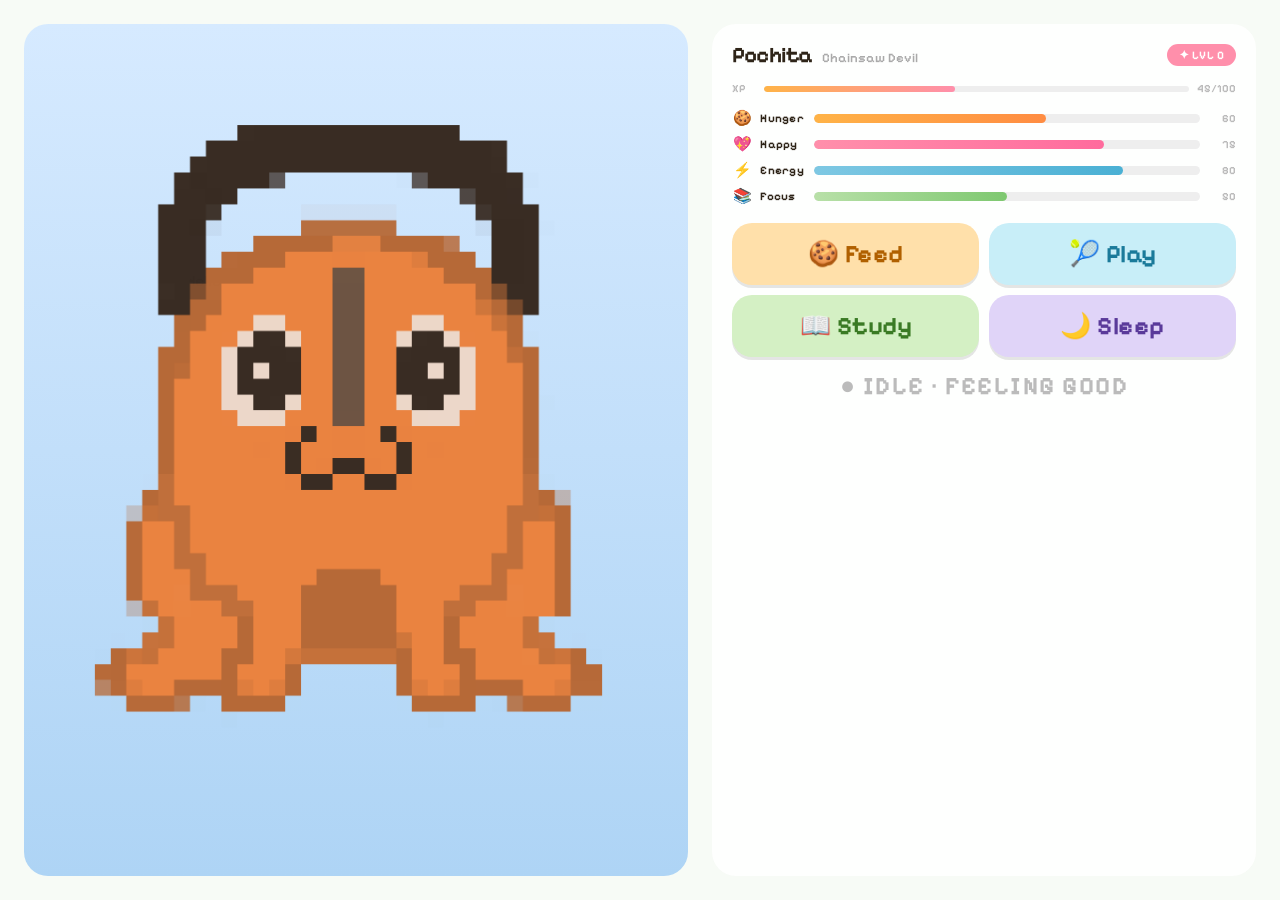
==== commit 4835c698: "fixing font" ====
--- a/index.html
+++ b/index.html
@@ -3,6 +3,7 @@
 <head>
     <meta charset="UTF-8">
     <meta name="viewport" content="width=device-width, initial-scale=1.0">
+    <link href="https://fonts.googleapis.com/css2?family=Pixelify+Sans:wght@400;700&display=swap" rel="stylesheet">
     <title>Pochita — Your Study Buddy 🐣</title>
     <link rel="stylesheet" href="style.css">
 </head>
--- a/style.css
+++ b/style.css
@@ -25,7 +25,7 @@
   --font-size-medium: 1.5635rem;
 
   /* Images */
-  --image-path-background: url('assets/background');
+  --image-path-background: url('assets/background.png');
 }
 
 * { margin:0; padding:0; box-sizing:border-box; }
@@ -61,8 +61,6 @@
   min-height: 520px;
   border-radius: 24px;
   overflow: hidden;
-  position: relative;
-  background: url('assets/background.png') center center / cover no-repeat;
 }
 
 /* Make panel fill the right side */
@@ -80,55 +78,23 @@
   }
 }
 
-
-
-.c1 { width:70px; height:22px; top:28px; left:30px; animation: drift 18s linear infinite; }
-.c1::before { width:30px; height:30px; top:-16px; left:10px; }
-.c1::after  { width:22px; height:22px; top:-12px; left:30px; }
-
-.c2 { width:50px; height:16px; top:55px; right:40px; animation: drift 25s linear infinite reverse; opacity:0.6; }
-.c2::before { width:22px; height:22px; top:-12px; left:6px; }
-.c2::after  { width:16px; height:16px; top:-9px; left:22px; }
-
-.scene.night .cloud { display: none; }
-
-@keyframes drift {
-  from { transform: translateX(-120px); }
-  to   { transform: translateX(420px); }
-}
-
-/* stars */
-.stars { position:absolute; inset:0; pointer-events:none; opacity:0; transition: opacity 1.5s; }
-.scene.night .stars { opacity:1; }
-.star {
-  position:absolute;
-  width:3px; height:3px;
-  background: var(--star);
-  border-radius:50%;
-  animation: twinkle 2s ease-in-out infinite;
-}
-.star:nth-child(2) { animation-delay:.4s; }
-.star:nth-child(3) { animation-delay:.8s; }
-.star:nth-child(4) { animation-delay:1.2s; }
-.star:nth-child(5) { animation-delay:1.6s; }
-
-@keyframes twinkle {
-  0%,100% { opacity:1; transform:scale(1); }
-  50% { opacity:0.3; transform:scale(0.6); }
+.scene{
+  position: relative;
+  width: 100%;
+  height: 100%;
+  background: linear-gradient(180deg, var(--sky) 0%, var(--sky-deep) 100%);
+  overflow: hidden;
 }
 
 /* ── PET ── */
 .pet-wrap {
   position: absolute;
-  bottom: 0;
+  top: 50%;
   left: 50%;
-  transform: translateX(-50%);
-  display: flex;
-  flex-direction: column;
-  align-items: center;
-  cursor: pointer;
+  transform: translate(-50%, -50%);
   width: 60%;
   max-width: 340px;
+  cursor: pointer;
 }
 
 .pet {
@@ -139,11 +105,6 @@
 
 /* SVG hidden once images are loaded */
 .pet svg { display: none; }
-
-/* speech bubble */
-.bubble {}
-.bubble.show {}
-.bubble::after {}
 
 /* ── PANEL BELOW ── */
 .panel {
@@ -285,11 +246,4 @@
 .xp-label { font-size: 11px; font-weight: 700; color: #bbb; width: 24px; }
 .xp-track { flex:1; height:6px; background:#eee; border-radius:3px; overflow:hidden; }
 .xp-fill { height:100%; background: linear-gradient(90deg, #ffb347, #ff8fab); border-radius:3px; transition: width 0.8s cubic-bezier(.34,1.56,.64,1); }
-.xp-next { font-size:11px; font-weight:700; color:#bbb; }
-/* Button icons */
-.btn-icon {
-  width: 24px;
-  height: 24px;
-  object-fit: contain;
-  vertical-align: middle;
-}+.xp-next { font-size:11px; font-weight:700; color:#bbb; }
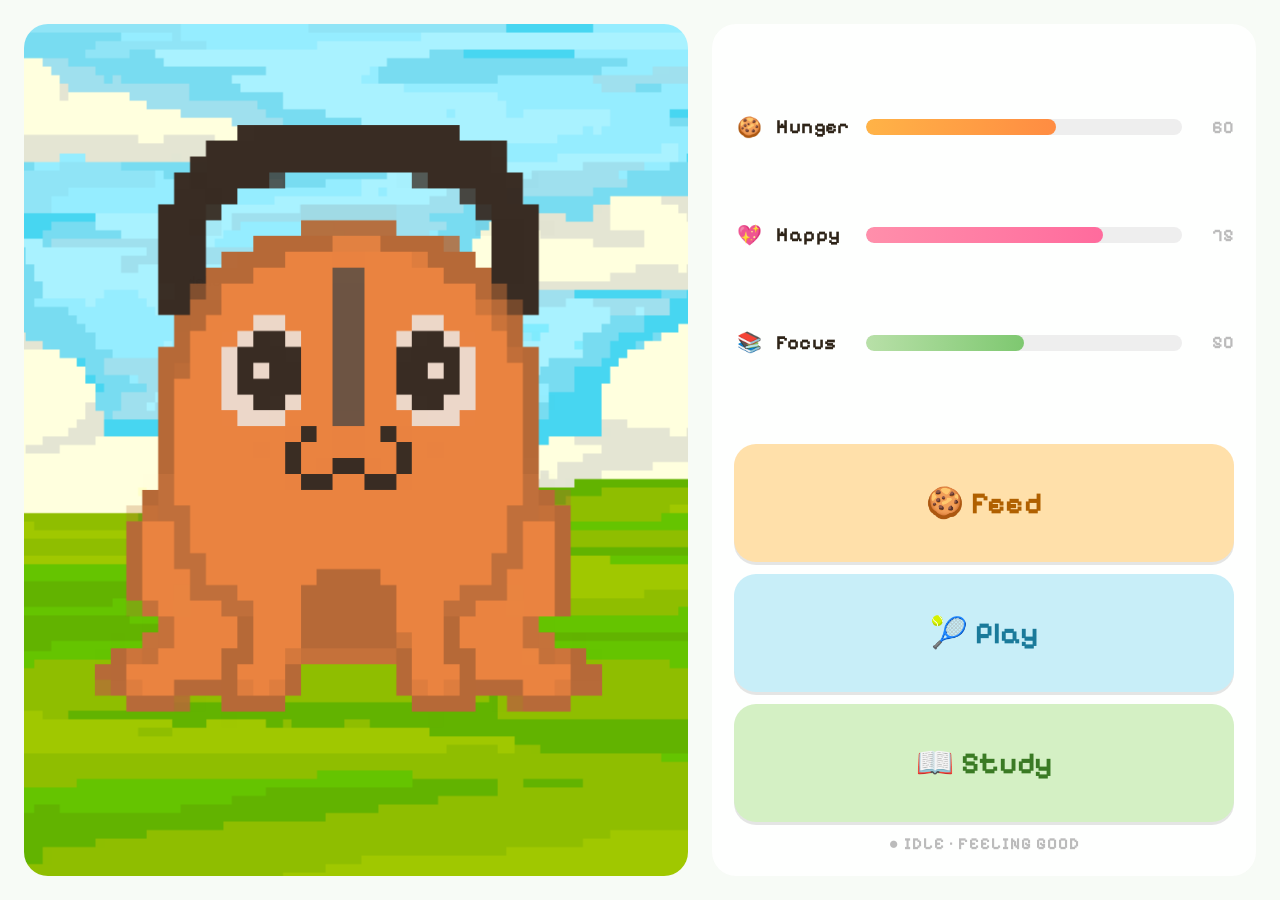
==== commit 4d38956e: "reformat and remove sleep buttons" ====
--- a/index.html
+++ b/index.html
@@ -22,53 +22,35 @@
         </div>
         <div class="right">
             <div class="panel">
+                <div class="panel-main">
+                    <!-- STATS -->
+                    <div class="stats">
+                        <div class="stat-row">
+                            <div class="stat-icon">🍪</div>
+                            <div class="stat-label">Hunger</div>
+                            <div class="bar-track"><div class="bar-fill hunger" id="bar-hunger" style="width:60%"></div></div>
+                            <div class="stat-val" id="val-hunger">60</div>
+                        </div>
+                        <div class="stat-row">
+                            <div class="stat-icon">💖</div>
+                            <div class="stat-label">Happy</div>
+                            <div class="bar-track"><div class="bar-fill happy" id="bar-happy" style="width:75%"></div></div>
+                            <div class="stat-val" id="val-happy">75</div>
+                        </div>
+                        <div class="stat-row">
+                            <div class="stat-icon">📚</div>
+                            <div class="stat-label">Focus</div>
+                            <div class="bar-track"><div class="bar-fill focus" id="bar-focus" style="width:50%"></div></div>
+                            <div class="stat-val" id="val-focus">50</div>
+                        </div>
+                    </div>
 
-                <div class="pet-header">
-                    <div class="pet-name">Pochita <span>Chainsaw Devil</span></div>
-                    <div class="level-badge" id="level-badge">✦ LVL 0</div>
-                </div>
-
-                <!-- XP -->
-                <div class="xp-row">
-                    <div class="xp-label">XP</div>
-                    <div class="xp-track"><div class="xp-fill" id="xp-fill" style="width:45%"></div></div>
-                    <div class="xp-next" id="xp-text">45/100</div>
-                </div>
-
-                <!-- STATS -->
-                <div class="stats">
-                    <div class="stat-row">
-                        <div class="stat-icon">🍪</div>
-                        <div class="stat-label">Hunger</div>
-                        <div class="bar-track"><div class="bar-fill hunger" id="bar-hunger" style="width:60%"></div></div>
-                        <div class="stat-val" id="val-hunger">60</div>
+                    <!-- ACTIONS -->
+                    <div class="actions">
+                        <button class="action-btn btn-feed"  onclick="doAction('feed')">🍪 Feed</button>
+                        <button class="action-btn btn-play"  onclick="doAction('play')">🎾 Play</button>
+                        <button class="action-btn btn-study" onclick="doAction('study')">📖 Study</button>
                     </div>
-                    <div class="stat-row">
-                        <div class="stat-icon">💖</div>
-                        <div class="stat-label">Happy</div>
-                        <div class="bar-track"><div class="bar-fill happy" id="bar-happy" style="width:75%"></div></div>
-                        <div class="stat-val" id="val-happy">75</div>
-                    </div>
-                    <div class="stat-row">
-                        <div class="stat-icon">⚡</div>
-                        <div class="stat-label">Energy</div>
-                        <div class="bar-track"><div class="bar-fill energy" id="bar-energy" style="width:80%"></div></div>
-                        <div class="stat-val" id="val-energy">80</div>
-                    </div>
-                    <div class="stat-row">
-                        <div class="stat-icon">📚</div>
-                        <div class="stat-label">Focus</div>
-                        <div class="bar-track"><div class="bar-fill focus" id="bar-focus" style="width:50%"></div></div>
-                        <div class="stat-val" id="val-focus">50</div>
-                    </div>
-                </div>
-
-                <!-- ACTIONS -->
-                <div class="actions">
-                    <button class="action-btn btn-feed"  onclick="doAction('feed')">🍪 Feed</button>
-                    <button class="action-btn btn-play"  onclick="doAction('play')">🎾 Play</button>
-                    <button class="action-btn btn-study" onclick="doAction('study')">📖 Study</button>
-                    <button class="action-btn btn-sleep" onclick="doAction('sleep')">🌙 Sleep</button>
                 </div>
 
                 <div class="status-tag" id="status-tag">● Idle · feeling good</div>
@@ -78,4 +60,4 @@
     </div>
     <script src="index.js"></script>
 </body>
-</html>+</html>
--- a/style.css
+++ b/style.css
@@ -14,7 +14,6 @@
   --btn-feed: #ffb347;
   --btn-play: #7ec8e3;
   --btn-study: #b8e0a8;
-  --btn-sleep: #c9b8e8;
   --ink: #2e2418;
   --panel: rgba(255,255,255,0.85);
   --shadow: 0 8px 32px rgba(46,36,24,0.13);
@@ -82,7 +81,10 @@
   position: relative;
   width: 100%;
   height: 100%;
-  background: linear-gradient(180deg, var(--sky) 0%, var(--sky-deep) 100%);
+  background-image: var(--image-path-background);
+  background-size: cover;
+  background-position: center;
+  background-repeat: no-repeat;
   overflow: hidden;
 }
 
@@ -110,7 +112,10 @@
 .panel {
   background: var(--panel);
   backdrop-filter: blur(12px);
-  padding: 18px 20px 22px;
+  padding: 22px;
+  display: flex;
+  flex-direction: column;
+  min-height: 100%;
 }
 
 /* name + level */
@@ -122,14 +127,14 @@
 }
 
 .pet-name {
-  font-size: 22px;
+  font-size: var(--font-size-large);
   font-weight: 800;
   color: var(--ink);
   letter-spacing: -0.5px;
 }
 
 .pet-name span {
-  font-size: 13px;
+  font-size: var(--font-size-medium);
   font-weight: 600;
   color: #aaa;
   margin-left: 6px;
@@ -139,72 +144,87 @@
 .level-badge {
   background: var(--accent);
   color: white;
-  font-size: 11.5px;
+  font-size: var(--font-size-medium);
   font-weight: 800;
   padding: 4px 12px;
   border-radius: 20px;
   letter-spacing: 0.04em;
 }
 
+/* Right panel main split */
+.panel-main {
+  flex: 1;
+  display: grid;
+  grid-template-rows: 1fr 1fr;
+  gap: 20px;
+  min-height: 0;
+}
+
 /* STAT BARS */
-.stats { display: flex; flex-direction: column; gap: 8px; margin-bottom: 18px; }
+.stats {
+  display: flex;
+  flex-direction: column;
+  justify-content: space-evenly;
+  gap: 14px;
+  min-height: 0;
+}
 
 .stat-row {
   display: flex;
   align-items: center;
-  gap: 8px;
-}
-
-.stat-icon { font-size: 15px; width: 20px; text-align: center; }
+  gap: 12px;
+}
+
+.stat-icon { font-size: 20px; width: 30px; text-align: center; }
 
 .stat-label {
-  font-size: 11.5px;
+  font-size: 1.25rem;
   font-weight: 700;
   color: var(--ink);
-  width: 46px;
+  width: 78px;
   letter-spacing: 0.02em;
 }
 
 .bar-track {
   flex: 1;
-  height: 9px;
+  height: 16px;
   background: #eee;
-  border-radius: 5px;
+  border-radius: 10px;
   overflow: hidden;
 }
 
 .bar-fill {
   height: 100%;
-  border-radius: 5px;
+  border-radius: 10px;
   transition: width 0.5s cubic-bezier(.34,1.56,.64,1);
 }
 
 .bar-fill.hunger  { background: linear-gradient(90deg, #ffb347, #ff8c42); }
 .bar-fill.happy   { background: linear-gradient(90deg, #ff8fab, #ff6b9d); }
-.bar-fill.energy  { background: linear-gradient(90deg, #7ec8e3, #4ab0d4); }
 .bar-fill.focus   { background: linear-gradient(90deg, #b8e0a8, #7ec870); }
 
 .stat-val {
-  font-size: 11px;
+  font-size: 1.1rem;
   font-weight: 700;
   color: #bbb;
-  width: 28px;
+  width: 40px;
   text-align: right;
 }
 
 /* ACTION BUTTONS */
 .actions {
   display: grid;
-  grid-template-columns: 1fr 1fr;
-  gap: 10px;
+  grid-template-columns: 1fr;
+  gap: 12px;
+  min-height: 0;
 }
 
 .action-btn {
   border: none;
-  border-radius: 20px;
-  padding: 16px 14px;
+  border-radius: 22px;
+  padding: 18px 16px;
   font-family: var(--font-family-main);
-  font-size: var(--font-size-medium);
+  font-size: 1.9rem;
   font-weight: 800;
   cursor: pointer;
   display: flex;
@@ -223,19 +243,53 @@
 .btn-feed  { background: #ffe0aa; color: #b06000; }
 .btn-play  { background: #c8eef8; color: #1a7a9a; }
 .btn-study { background: #d4f0c4; color: #3a7a24; }
-.btn-sleep { background: #e0d4f8; color: #5a3a9a; }
 
 /* status tag */
 .status-tag {
   text-align: center;
-  margin-top: 14px;
-  font-size: var(--font-size-medium);
+  margin-top: 12px;
+  font-size: 1.05rem;
   font-weight: 700;
   color: #bbb;
   letter-spacing: 0.06em;
   text-transform: uppercase;
 }
 
+@media (max-width: 900px){
+  .panel-main {
+    grid-template-rows: auto auto;
+  }
+
+  .stats {
+    gap: 10px;
+  }
+
+  .bar-track {
+    height: 14px;
+  }
+
+  .action-btn {
+    font-size: 1.45rem;
+    padding: 14px;
+  }
+}
+
+/* Heart/emoji particles */
+.heart-particle {
+  position: absolute;
+  font-size: 2rem;
+  pointer-events: none;
+  z-index: 10;
+  transform: translate(-50%, -50%);
+  animation: heart-burst 0.9s ease-out forwards;
+}
+
+@keyframes heart-burst {
+  0%   { opacity: 1; transform: translate(-50%, -50%) scale(0.5); }
+  40%  { opacity: 1; transform: translate(calc(-50% + var(--dx) * 0.5), calc(-50% + var(--dy) * 0.5)) scale(1.3); }
+  100% { opacity: 0; transform: translate(calc(-50% + var(--dx)), calc(-50% + var(--dy))) scale(0.8); }
+}
+
 /* xp bar */
 .xp-row {
   display: flex;
@@ -246,4 +300,4 @@
 .xp-label { font-size: 11px; font-weight: 700; color: #bbb; width: 24px; }
 .xp-track { flex:1; height:6px; background:#eee; border-radius:3px; overflow:hidden; }
 .xp-fill { height:100%; background: linear-gradient(90deg, #ffb347, #ff8fab); border-radius:3px; transition: width 0.8s cubic-bezier(.34,1.56,.64,1); }
-.xp-next { font-size:11px; font-weight:700; color:#bbb; }+.xp-next { font-size:11px; font-weight:700; color:#bbb; }
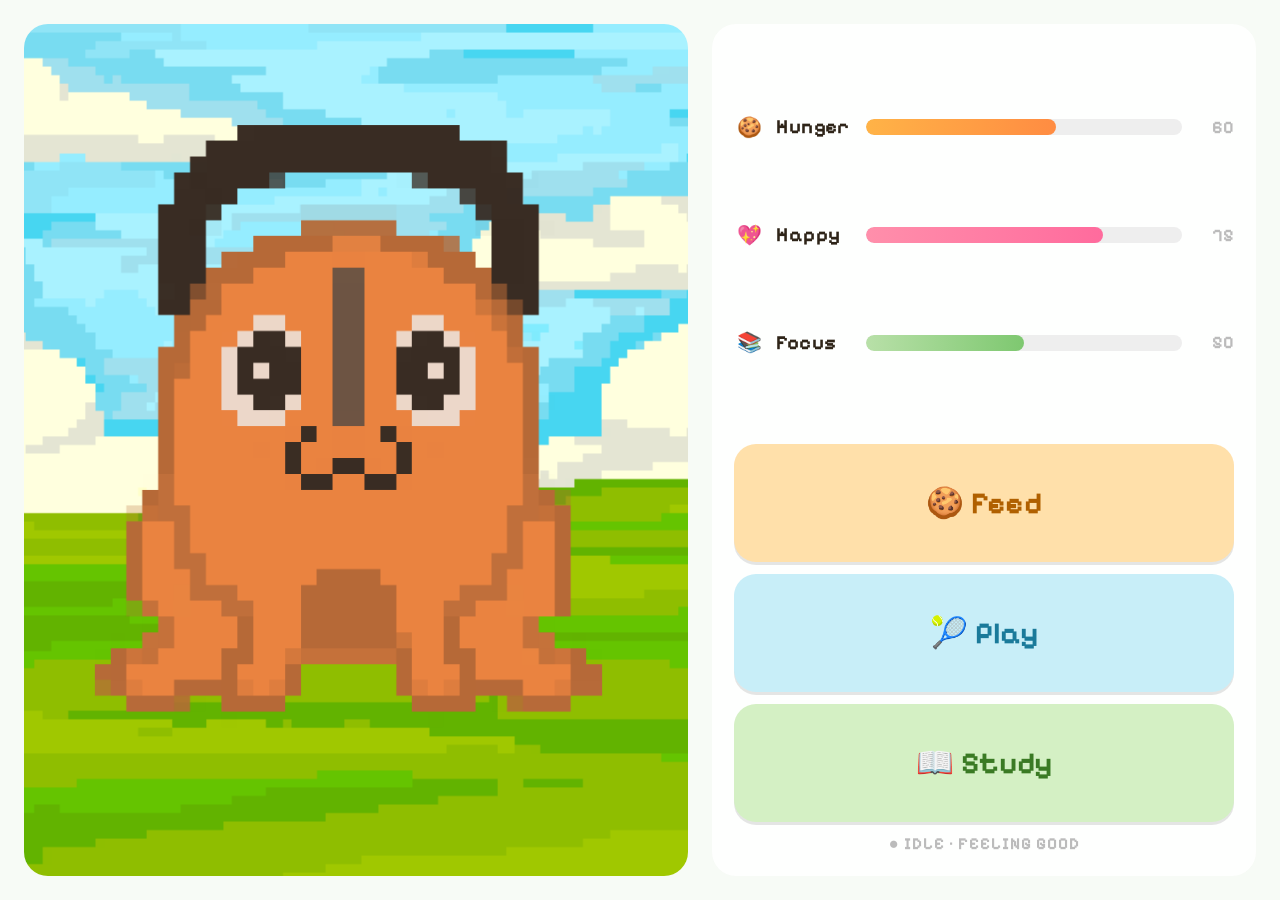
==== commit 7bd233ff: "edit study anim, remove speech bubble" ====
--- a/index.html
+++ b/index.html
@@ -14,7 +14,6 @@
 
                 <!-- PET -->
                 <div class="pet-wrap">
-                    <div class="bubble" id="bubble">Hello! 👋</div>
                     <div class="pet" id="pet" onclick="petTap()"></div>
                 </div>
 
@@ -55,6 +54,18 @@
 
                 <div class="status-tag" id="status-tag">● Idle · feeling good</div>
 
+                <div class="study-screen" id="study-screen">
+                    <div class="study-title">Pomodoro Timer</div>
+                    <div class="study-phase" id="pomodoro-phase">Focus Session</div>
+                    <div class="study-time" id="pomodoro-time">25:00</div>
+                    <div class="study-controls">
+                        <button class="study-btn" onclick="startPomodoro()">Start</button>
+                        <button class="study-btn" onclick="pausePomodoro()">Pause</button>
+                        <button class="study-btn" onclick="resetPomodoro()">Reset</button>
+                    </div>
+                    <button class="study-back-btn" onclick="exitStudyMode()">Back</button>
+                </div>
+
             </div>
         </div>
     </div>
--- a/style.css
+++ b/style.css
@@ -244,6 +244,41 @@
 .btn-play  { background: #c8eef8; color: #1a7a9a; }
 .btn-study { background: #d4f0c4; color: #3a7a24; }
 
+.actions.drag-mode {
+  display: flex;
+  align-items: stretch;
+  justify-content: stretch;
+  gap: 0;
+}
+
+.drag-slot {
+  display: flex;
+  align-items: center;
+  justify-content: center;
+  width: 100%;
+  height: 100%;
+}
+
+.action-draggable {
+  width: min(100%, 280px);
+  height: auto;
+  max-height: 100%;
+  cursor: grab;
+  user-select: none;
+  -webkit-user-drag: element;
+  object-fit: contain;
+}
+
+.action-draggable:active {
+  cursor: grabbing;
+}
+
+.pet.feed-drop-active {
+  outline: 4px dashed rgba(255, 179, 71, 0.8);
+  outline-offset: 8px;
+  border-radius: 16px;
+}
+
 /* status tag */
 .status-tag {
   text-align: center;
@@ -255,6 +290,81 @@
   text-transform: uppercase;
 }
 
+.study-screen {
+  display: none;
+  flex: 1;
+  min-height: 0;
+  border-radius: 22px;
+  background: linear-gradient(180deg, #fff7e8 0%, #f7fbf6 100%);
+  border: 2px solid rgba(176, 96, 0, 0.15);
+  padding: 22px;
+  align-items: center;
+  justify-content: center;
+  flex-direction: column;
+  gap: 16px;
+}
+
+.panel.study-active .panel-main,
+.panel.study-active .status-tag {
+  display: none;
+}
+
+.panel.study-active .study-screen {
+  display: flex;
+}
+
+.study-title {
+  font-size: 1.3rem;
+  font-weight: 800;
+  color: #a55a00;
+  letter-spacing: 0.04em;
+  text-transform: uppercase;
+}
+
+.study-phase {
+  font-size: 1rem;
+  font-weight: 700;
+  color: #7a6a55;
+}
+
+.study-time {
+  font-size: 4.2rem;
+  font-weight: 800;
+  color: #2e2418;
+  letter-spacing: 0.04em;
+  line-height: 1;
+}
+
+.study-controls {
+  width: 100%;
+  display: grid;
+  grid-template-columns: repeat(3, 1fr);
+  gap: 10px;
+}
+
+.study-btn,
+.study-back-btn {
+  border: none;
+  border-radius: 16px;
+  padding: 12px 10px;
+  font-family: var(--font-family-main);
+  font-size: 1rem;
+  font-weight: 800;
+  cursor: pointer;
+  box-shadow: 0 3px 0 rgba(0,0,0,0.10);
+}
+
+.study-btn {
+  background: #ffe0aa;
+  color: #7d4700;
+}
+
+.study-back-btn {
+  width: 100%;
+  background: #c8eef8;
+  color: #1a7a9a;
+}
+
 @media (max-width: 900px){
   .panel-main {
     grid-template-rows: auto auto;
@@ -272,18 +382,28 @@
     font-size: 1.45rem;
     padding: 14px;
   }
+
+  .action-draggable {
+    width: min(100%, 220px);
+  }
 }
 
 /* Heart/emoji particles */
 .heart-particle {
   position: absolute;
-  font-size: 2rem;
   pointer-events: none;
   z-index: 10;
   transform: translate(-50%, -50%);
   animation: heart-burst 0.9s ease-out forwards;
 }
 
+.heart-particle img {
+  width: 34px;
+  height: 34px;
+  display: block;
+  object-fit: contain;
+}
+
 @keyframes heart-burst {
   0%   { opacity: 1; transform: translate(-50%, -50%) scale(0.5); }
   40%  { opacity: 1; transform: translate(calc(-50% + var(--dx) * 0.5), calc(-50% + var(--dy) * 0.5)) scale(1.3); }
